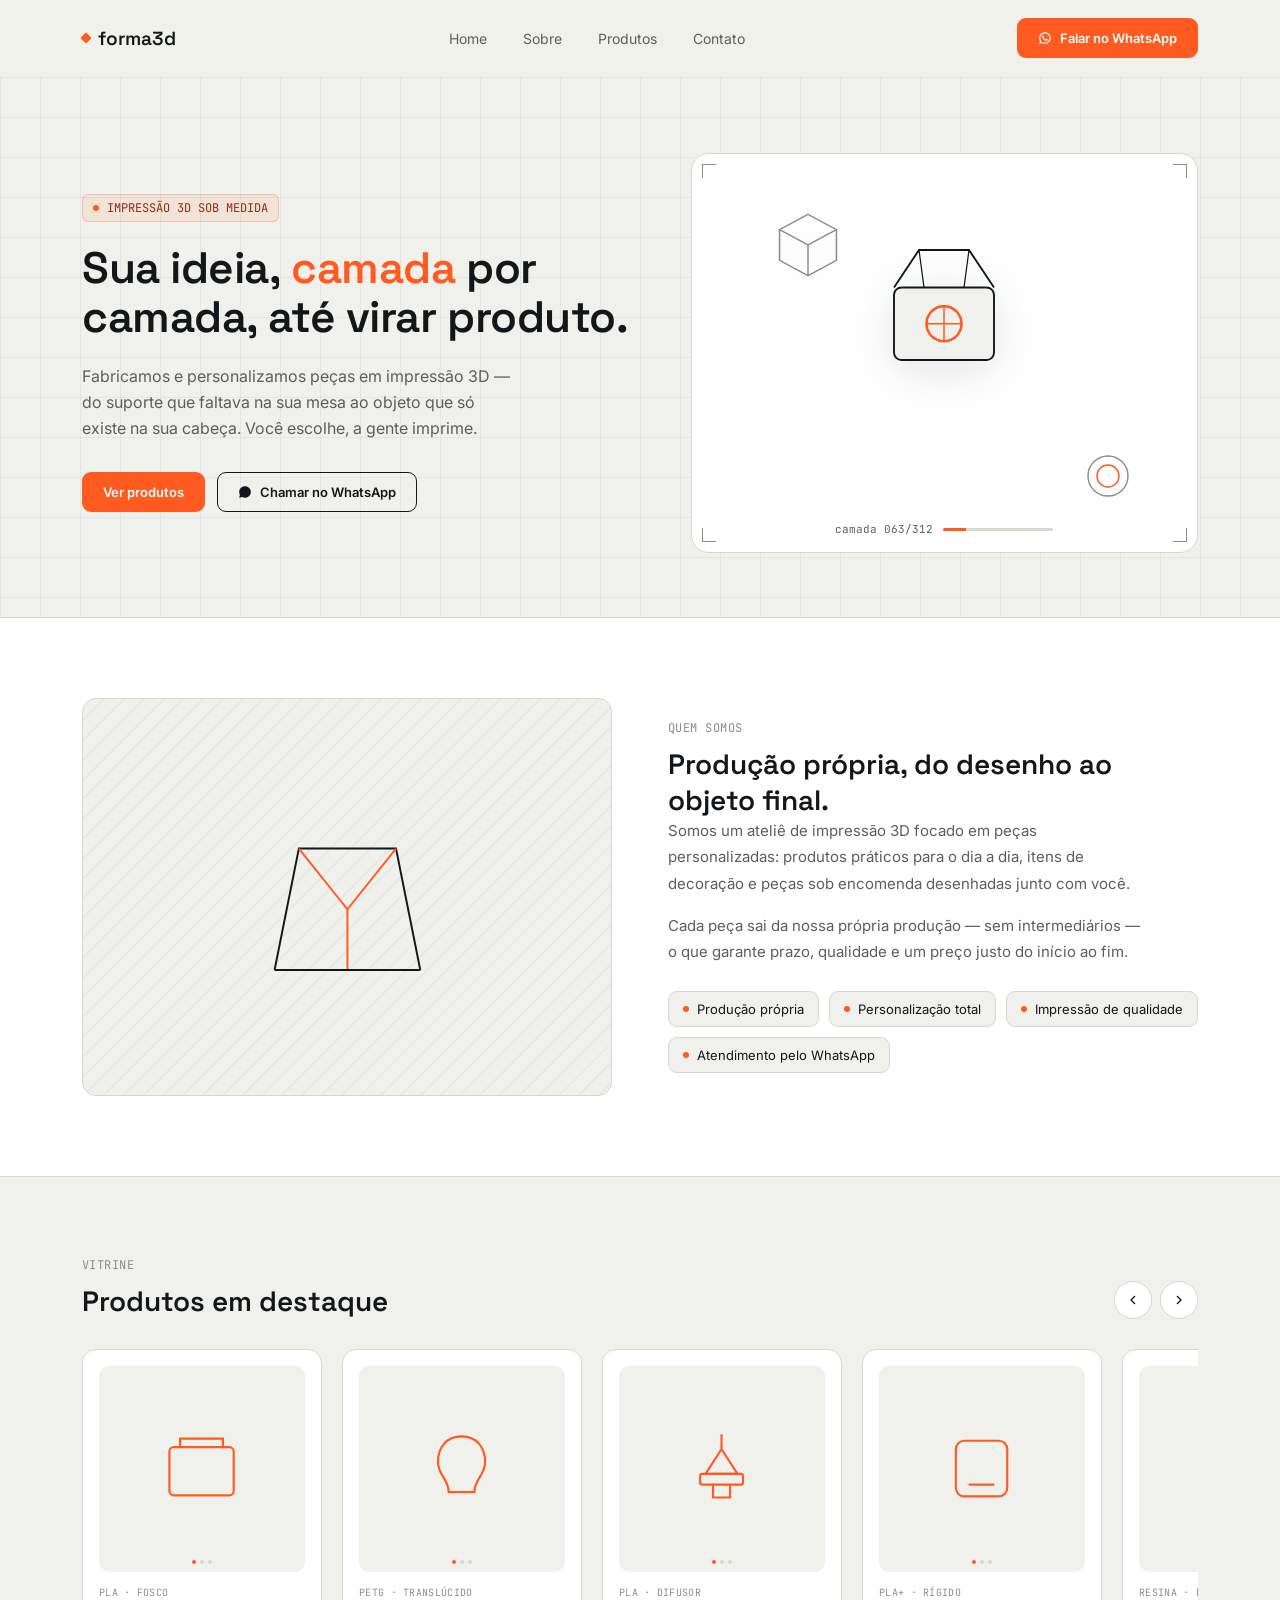
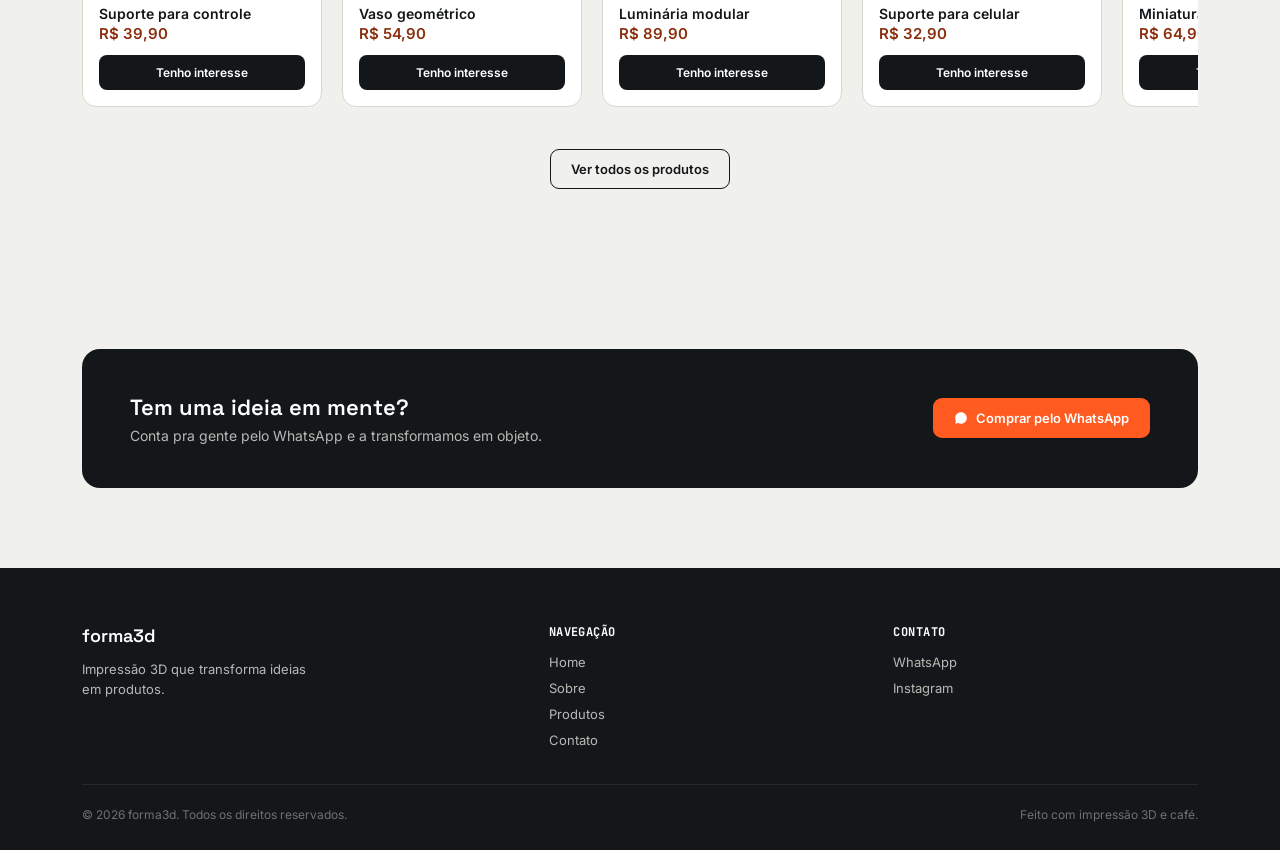
==== index.html @ 639440b4 "Primeiro commit" ====
<!DOCTYPE html>
<html lang="pt-BR">
<head>
<meta charset="UTF-8">
<meta name="viewport" content="width=device-width, initial-scale=1.0">
<title>Forma3D — Impressão 3D e produtos personalizados</title>
<link rel="stylesheet" href="CSS/style.css">

<link rel="preconnect" href="https://fonts.googleapis.com">
<link rel="preconnect" href="https://fonts.gstatic.com" crossorigin>
<link href="https://fonts.googleapis.com/css2?family=Space+Grotesk:wght@500;600&family=Inter:wght@400;500;600&family=JetBrains+Mono:wght@400;500&display=swap" rel="stylesheet">

</head>
<body>

<header id="site-header">
  <div class="wrap">
    <nav>
      <div class="logo display"><span class="dot"></span>forma3d</div>
      <div class="navlinks">
        <a href="#top">Home</a>
        <a href="#sobre">Sobre</a>
        <a href="#produtos">Produtos</a>
        <a href="#contato">Contato</a>
      </div>
      <a class="btn btn-accent" href="https://wa.me/5500000000000" target="_blank" rel="noopener">
        <svg width="14" height="14" viewBox="0 0 24 24" fill="currentColor"><path d="M12 2C6.48 2 2 6.48 2 12c0 1.85.5 3.58 1.35 5.07L2 22l5.1-1.33A9.94 9.94 0 0 0 12 22c5.52 0 10-4.48 10-10S17.52 2 12 2Zm0 18a7.9 7.9 0 0 1-4.05-1.11l-.29-.17-3.03.79.81-2.95-.19-.3A7.95 7.95 0 1 1 12 20Zm4.4-5.9c-.24-.12-1.43-.7-1.65-.78-.22-.08-.38-.12-.54.12-.16.24-.62.78-.76.94-.14.16-.28.18-.52.06-.24-.12-1.01-.37-1.92-1.18-.71-.63-1.19-1.42-1.33-1.66-.14-.24-.01-.37.11-.49.11-.11.24-.28.36-.42.12-.14.16-.24.24-.4.08-.16.04-.3-.02-.42-.06-.12-.54-1.3-.74-1.78-.19-.46-.39-.4-.54-.4-.14 0-.3-.02-.46-.02-.16 0-.42.06-.64.3-.22.24-.84.82-.84 2s.86 2.32.98 2.48c.12.16 1.7 2.6 4.12 3.64.58.25 1.03.4 1.38.51.58.18 1.11.16 1.53.1.47-.07 1.43-.58 1.63-1.15.2-.57.2-1.05.14-1.15-.06-.1-.22-.16-.46-.28Z"/></svg>
        Falar no WhatsApp
      </a>
    </nav>
  </div>
</header>

<section class="hero" id="top">
  <div class="wrap hero-inner">
    <div>
      <div class="eyebrow"><span class="blink"></span> IMPRESSÃO 3D SOB MEDIDA</div>
      <h1 class="hero-title display">Sua ideia, <span class="stroke">camada</span> por camada, até virar produto.</h1>
      <p class="hero-sub">Fabricamos e personalizamos peças em impressão 3D — do suporte que faltava na sua mesa ao objeto que só existe na sua cabeça. Você escolhe, a gente imprime.</p>
      <div class="hero-ctas">
        <a href="#produtos" class="btn btn-accent">Ver produtos</a>
        <a href="https://wa.me/5500000000000" target="_blank" rel="noopener" class="btn btn-outline">
          <svg width="14" height="14" viewBox="0 0 24 24" fill="currentColor"><path d="M12 2C6.48 2 2 6.48 2 12c0 1.85.5 3.58 1.35 5.07L2 22l5.1-1.33A9.94 9.94 0 0 0 12 22c5.52 0 10-4.48 10-10S17.52 2 12 2Z"/></svg>
          Chamar no WhatsApp
        </a>
      </div>
    </div>

    <div class="hero-visual">
      <div class="plate">
        <div class="corner tl"></div><div class="corner tr"></div>
        <div class="corner bl"></div><div class="corner br"></div>

        <div class="piece piece-a">
          <svg viewBox="0 0 64 64" fill="none"><path d="M32 4 58 18v28L32 60 6 46V18L32 4Z" stroke="#8B8F87" stroke-width="1.4"/><path d="M6 18 32 32l26-14M32 32v28" stroke="#8B8F87" stroke-width="1.4"/></svg>
        </div>

        <div class="piece piece-main">
          <svg viewBox="0 0 120 120" fill="none">
            <rect x="20" y="46" width="80" height="58" rx="6" fill="#F0F1EC" stroke="#14171A" stroke-width="1.5"/>
            <path d="M20 46 40 16h40l20 30" fill="none" stroke="#14171A" stroke-width="1.5"/>
            <path d="M40 16 44 46M80 16 76 46" stroke="#14171A" stroke-width="1"/>
            <circle cx="60" cy="75" r="14" fill="none" stroke="#FF5A1F" stroke-width="2"/>
            <path d="M60 61v28M46 75h28" stroke="#FF5A1F" stroke-width="1.2"/>
          </svg>
        </div>

        <div class="piece piece-b">
          <svg viewBox="0 0 56 56" fill="none"><circle cx="28" cy="28" r="20" stroke="#8B8F87" stroke-width="1.4"/><circle cx="28" cy="28" r="11" stroke="#FF5A1F" stroke-width="1.4"/></svg>
        </div>

        <div class="layer-status mono">
          <span id="layer-count">camada 000/312</span>
          <div class="layer-bar"><div class="layer-bar-fill" id="layer-fill"></div></div>
        </div>
      </div>
    </div>
  </div>
</section>

<section class="sobre" id="sobre">
  <div class="wrap sobre-grid">
    <div class="sobre-visual reveal">
      <svg viewBox="0 0 200 160" fill="none">
        <path d="M40 140 60 40h80l20 100" stroke="#14171A" stroke-width="1.6"/>
        <path d="M60 40 100 90l40-50M100 90v50" stroke="#FF5A1F" stroke-width="1.6"/>
        <path d="M40 140h120" stroke="#14171A" stroke-width="1.6"/>
      </svg>
    </div>
    <div class="reveal">
      <span class="section-tag mono">quem somos</span>
      <h2 class="section-title display">Produção própria, do desenho ao objeto final.</h2>
      <p>Somos um ateliê de impressão 3D focado em peças personalizadas: produtos práticos para o dia a dia, itens de decoração e peças sob encomenda desenhadas junto com você.</p>
      <p>Cada peça sai da nossa própria produção — sem intermediários — o que garante prazo, qualidade e um preço justo do início ao fim.</p>
      <div class="chips">
        <div class="chip"><span class="ic"></span>Produção própria</div>
        <div class="chip"><span class="ic"></span>Personalização total</div>
        <div class="chip"><span class="ic"></span>Impressão de qualidade</div>
        <div class="chip"><span class="ic"></span>Atendimento pelo WhatsApp</div>
      </div>
    </div>
  </div>
</section>

<section id="produtos">
  <div class="wrap">
    <div class="produtos-head-row reveal">
      <div>
        <span class="section-tag mono">vitrine</span>
        <h2 class="section-title display">Produtos em destaque</h2>
      </div>
      <div class="carousel-controls">
        <div class="cbtn" id="prevBtn" aria-label="Anterior" role="button" tabindex="0">
          <svg width="16" height="16" viewBox="0 0 24 24" fill="none" stroke="currentColor" stroke-width="2"><path d="M15 18l-6-6 6-6"/></svg>
        </div>
        <div class="cbtn" id="nextBtn" aria-label="Próximo" role="button" tabindex="0">
          <svg width="16" height="16" viewBox="0 0 24 24" fill="none" stroke="currentColor" stroke-width="2"><path d="M9 18l6-6-6-6"/></svg>
        </div>
      </div>
    </div>

    <div class="carousel reveal" id="carousel">

      <div class="card">
        <div class="card-img">
          <svg viewBox="0 0 100 100" fill="none"><rect x="20" y="30" width="60" height="45" rx="4" stroke="#FF5A1F" stroke-width="2"/><path d="M30 30v-8h40v8" stroke="#FF5A1F" stroke-width="2"/></svg>
          <div class="card-dots"><span></span><span></span><span></span></div>
        </div>
        <div class="card-mat mono">PLA · fosco</div>
        <div class="card-name">Suporte para controle</div>
        <div class="card-price">R$ 39,90</div>
        <a class="card-cta" href="https://wa.me/5500000000000" target="_blank" rel="noopener">Tenho interesse</a>
      </div>

      <div class="card">
        <div class="card-img">
          <svg viewBox="0 0 100 100" fill="none"><path d="M50 20c14 0 22 10 22 24 0 12-10 16-10 28H38c0-12-10-16-10-28 0-14 8-24 22-24Z" stroke="#FF5A1F" stroke-width="2"/></svg>
          <div class="card-dots"><span></span><span></span><span></span></div>
        </div>
        <div class="card-mat mono">PETG · translúcido</div>
        <div class="card-name">Vaso geométrico</div>
        <div class="card-price">R$ 54,90</div>
        <a class="card-cta" href="https://wa.me/5500000000000" target="_blank" rel="noopener">Tenho interesse</a>
      </div>

      <div class="card">
        <div class="card-img">
          <svg viewBox="0 0 100 100" fill="none"><path d="M50 18v14M35 55l15-23 15 23z" stroke="#FF5A1F" stroke-width="2"/><rect x="30" y="55" width="40" height="10" rx="2" stroke="#FF5A1F" stroke-width="2"/><path d="M42 65v12h16V65" stroke="#FF5A1F" stroke-width="2"/></svg>
          <div class="card-dots"><span></span><span></span><span></span></div>
        </div>
        <div class="card-mat mono">PLA · difusor</div>
        <div class="card-name">Luminária modular</div>
        <div class="card-price">R$ 89,90</div>
        <a class="card-cta" href="https://wa.me/5500000000000" target="_blank" rel="noopener">Tenho interesse</a>
      </div>

      <div class="card">
        <div class="card-img">
          <svg viewBox="0 0 100 100" fill="none"><rect x="26" y="24" width="48" height="52" rx="8" stroke="#FF5A1F" stroke-width="2"/><path d="M38 65h24" stroke="#FF5A1F" stroke-width="2"/></svg>
          <div class="card-dots"><span></span><span></span><span></span></div>
        </div>
        <div class="card-mat mono">PLA+ · rígido</div>
        <div class="card-name">Suporte para celular</div>
        <div class="card-price">R$ 32,90</div>
        <a class="card-cta" href="https://wa.me/5500000000000" target="_blank" rel="noopener">Tenho interesse</a>
      </div>

      <div class="card">
        <div class="card-img">
          <svg viewBox="0 0 100 100" fill="none"><circle cx="50" cy="42" r="16" stroke="#FF5A1F" stroke-width="2"/><path d="M30 78c2-14 10-20 20-20s18 6 20 20" stroke="#FF5A1F" stroke-width="2"/></svg>
          <div class="card-dots"><span></span><span></span><span></span></div>
        </div>
        <div class="card-mat mono">resina · detalhado</div>
        <div class="card-name">Miniatura personalizada</div>
        <div class="card-price">R$ 64,90</div>
        <a class="card-cta" href="https://wa.me/5500000000000" target="_blank" rel="noopener">Tenho interesse</a>
      </div>

    </div>

    <div class="ver-todos reveal">
      <a href="#" class="btn btn-outline">Ver todos os produtos</a>
    </div>
  </div>
</section>

<section id="contato">
  <div class="wrap">
    <div class="cta-strip reveal">
      <div>
        <h3>Tem uma ideia em mente?</h3>
        <p>Conta pra gente pelo WhatsApp e a transformamos em objeto.</p>
      </div>
      <a class="btn btn-accent" href="https://wa.me/5500000000000" target="_blank" rel="noopener">
        <svg width="14" height="14" viewBox="0 0 24 24" fill="currentColor"><path d="M12 2C6.48 2 2 6.48 2 12c0 1.85.5 3.58 1.35 5.07L2 22l5.1-1.33A9.94 9.94 0 0 0 12 22c5.52 0 10-4.48 10-10S17.52 2 12 2Z"/></svg>
        Comprar pelo WhatsApp
      </a>
    </div>
  </div>
</section>

<footer>
  <div class="wrap">
    <div class="footer-grid">
      <div>
        <div class="footer-logo display">forma3d</div>
        <p style="font-size:13px; max-width:240px; line-height:1.6;">Impressão 3D que transforma ideias em produtos.</p>
      </div>
      <div>
        <h4>Navegação</h4>
        <ul>
          <li><a href="#top">Home</a></li>
          <li><a href="#sobre">Sobre</a></li>
          <li><a href="#produtos">Produtos</a></li>
          <li><a href="#contato">Contato</a></li>
        </ul>
      </div>
      <div>
        <h4>Contato</h4>
        <ul>
          <li><a href="https://wa.me/5500000000000" target="_blank" rel="noopener">WhatsApp</a></li>
          <li><a href="#" target="_blank" rel="noopener">Instagram</a></li>
        </ul>
      </div>
    </div>
    <div class="foot-bottom">
      <span>© 2026 forma3d. Todos os direitos reservados.</span>
      <span>Feito com impressão 3D e café.</span>
    </div>
  </div>
</footer>

<script src="JS/index.js"></script>

</body>
</html>
---- CSS/style.css ----
:root{
    --bg:#F0F1EC;
    --bg-grid: rgba(20,23,26,0.05);
    --ink:#14171A;
    --ink-soft:#5B5F5A;
    --muted:#8B8F87;
    --line:#D7D8D0;
    --card:#FFFFFF;
    --accent:#FF5A1F;
    --accent-ink:#8A2E0E;
    --footer:#14171A;
    --radius:14px;
    --maxw:1180px;
  }
  *{box-sizing:border-box; margin:0; padding:0;}
  html{scroll-behavior:smooth;}
  body{
    background:var(--bg);
    color:var(--ink);
    font-family:'Inter', sans-serif;
    -webkit-font-smoothing:antialiased;
  }
  img,svg{display:block; max-width:100%;}
  a{color:inherit; text-decoration:none;}
  .wrap{max-width:var(--maxw); margin:0 auto; padding:0 32px;}
  .mono{font-family:'JetBrains Mono', monospace;}
  .display{font-family:'Space Grotesk', sans-serif; font-weight:600;}

  /* ---------- NAVBAR ---------- */
  header{
    position:sticky; top:0; z-index:50;
    background:rgba(240,241,236,0.85);
    backdrop-filter:blur(10px);
    border-bottom:1px solid transparent;
    transition:border-color .3s ease, box-shadow .3s ease;
  }
  header.scrolled{ border-color:var(--line); box-shadow:0 1px 0 rgba(0,0,0,0.02); }
  nav{
    display:flex; align-items:center; justify-content:space-between;
    padding:18px 0;
  }
  .logo{ display:flex; align-items:center; gap:8px; font-size:19px; }
  .logo .dot{ width:8px; height:8px; background:var(--accent); border-radius:1px; transform:rotate(45deg); }
  .navlinks{ display:flex; gap:36px; font-size:14px; color:var(--ink-soft); }
  .navlinks a{ position:relative; transition:color .2s ease; }
  .navlinks a:hover{ color:var(--ink); }
  .navlinks a::after{
    content:''; position:absolute; left:0; bottom:-4px; height:1px; width:0;
    background:var(--accent); transition:width .2s ease;
  }
  .navlinks a:hover::after{ width:100%; }
  .btn{
    display:inline-flex; align-items:center; gap:8px;
    font-size:13px; font-weight:600; padding:11px 20px;
    border-radius:9px; cursor:pointer; border:1px solid transparent;
    transition:transform .15s ease, box-shadow .15s ease, background .2s ease;
    white-space:nowrap;
  }
  .btn:active{ transform:scale(0.97); }
  .btn-accent{ background:var(--accent); color:#fff; }
  .btn-accent:hover{ box-shadow:0 6px 20px rgba(255,90,31,0.35); }
  .btn-outline{ border-color:var(--ink); color:var(--ink); }
  .btn-outline:hover{ background:var(--ink); color:#fff; }
  .btn-ghost{ border-color:var(--line); color:var(--ink); background:var(--card); }
  .btn-ghost:hover{ border-color:var(--ink); }
  .navlinks-mobile-btn{ display:none; }

  /* ---------- HERO ---------- */
  .hero{
    position:relative; overflow:hidden;
    padding:76px 0 64px;
    background-image:
      linear-gradient(var(--bg-grid) 1px, transparent 1px),
      linear-gradient(90deg, var(--bg-grid) 1px, transparent 1px);
    background-size:40px 40px;
  }
  .hero-inner{ display:grid; grid-template-columns:1.05fr 0.95fr; gap:48px; align-items:center; }
  .eyebrow{
    display:inline-flex; align-items:center; gap:8px;
    font-family:'JetBrains Mono', monospace; font-size:12px; color:var(--accent-ink);
    background:rgba(255,90,31,0.09); border:1px solid rgba(255,90,31,0.25);
    padding:5px 10px; border-radius:6px; margin-bottom:22px;
  }
  .eyebrow .blink{ width:6px; height:6px; background:var(--accent); border-radius:50%; animation:blink 1.6s infinite; }
  @keyframes blink{ 0%,100%{opacity:1;} 50%{opacity:.25;} }
  h1.hero-title{ font-size:44px; line-height:1.12; letter-spacing:-0.01em; }
  h1.hero-title .stroke{ color:var(--accent); }
  .hero-sub{ font-size:16px; color:var(--ink-soft); line-height:1.65; margin:20px 0 30px; max-width:440px; }
  .hero-ctas{ display:flex; gap:12px; flex-wrap:wrap; }

  .hero-visual{ position:relative; height:400px; }
  .plate{
    position:absolute; inset:0;
    border:1px solid var(--line); border-radius:18px;
    background:var(--card);
  }
  .ticks{ position:absolute; inset:0; }
  .ticks span{ position:absolute; font-family:'JetBrains Mono', monospace; font-size:10px; color:var(--muted); }
  .corner{ position:absolute; width:14px; height:14px; }
  .corner.tl{ top:10px; left:10px; border-top:1px solid var(--muted); border-left:1px solid var(--muted); }
  .corner.tr{ top:10px; right:10px; border-top:1px solid var(--muted); border-right:1px solid var(--muted); }
  .corner.bl{ bottom:10px; left:10px; border-bottom:1px solid var(--muted); border-left:1px solid var(--muted); }
  .corner.br{ bottom:10px; right:10px; border-bottom:1px solid var(--muted); border-right:1px solid var(--muted); }
  .layer-status{
    position:absolute; bottom:16px; left:50%; transform:translateX(-50%);
    font-family:'JetBrains Mono', monospace; font-size:11px; color:var(--ink-soft);
    display:flex; align-items:center; gap:10px;
  }
  .layer-bar{ width:110px; height:3px; background:var(--line); border-radius:2px; overflow:hidden; }
  .layer-bar-fill{ height:100%; width:0%; background:var(--accent); transition:width .4s linear; }

  .piece{ position:absolute; filter:drop-shadow(0 10px 24px rgba(20,23,26,0.12)); }
  .piece-main{ width:150px; height:150px; top:38%; left:50%; transform:translate(-50%,-50%); z-index:3; }
  .piece-a{ width:70px; height:70px; top:14%; left:16%; z-index:2; animation:float 5s ease-in-out infinite; }
  .piece-b{ width:56px; height:56px; bottom:12%; right:12%; z-index:2; animation:float 6s ease-in-out infinite 0.4s; }
  @keyframes float{ 0%,100%{ transform:translateY(0);} 50%{ transform:translateY(-8px);} }

  /* ---------- SECTION SHARED ---------- */
  section{ padding:80px 0; }
  .section-head{ display:flex; align-items:flex-end; justify-content:space-between; margin-bottom:36px; gap:24px; flex-wrap:wrap; }
  .section-tag{ font-family:'JetBrains Mono', monospace; font-size:12px; color:var(--muted); letter-spacing:.04em; text-transform:uppercase; margin-bottom:10px; display:block; }
  h2.section-title{ font-size:28px; }

  /* ---------- SOBRE ---------- */
  .sobre{ background:var(--card); border-top:1px solid var(--line); border-bottom:1px solid var(--line); }
  .sobre-grid{ display:grid; grid-template-columns:1fr 1fr; gap:56px; align-items:center; }
  .sobre p{ font-size:15px; line-height:1.75; color:var(--ink-soft); margin-bottom:16px; max-width:480px; }
  .chips{ display:flex; flex-wrap:wrap; gap:10px; margin-top:26px; }
  .chip{
    display:flex; align-items:center; gap:8px; font-size:13px;
    border:1px solid var(--line); border-radius:9px; padding:9px 14px; background:var(--bg);
  }
  .chip .ic{ width:6px; height:6px; background:var(--accent); border-radius:50%; }
  .sobre-visual{
    aspect-ratio:4/3; border-radius:var(--radius); border:1px solid var(--line);
    background:
      repeating-linear-gradient(135deg, rgba(20,23,26,0.035) 0 2px, transparent 2px 14px),
      var(--bg);
    display:flex; align-items:center; justify-content:center; position:relative;
  }
  .sobre-visual svg{ width:46%; }

  /* ---------- PRODUTOS ---------- */
  .produtos-head-row{ display:flex; justify-content:space-between; align-items:flex-end; margin-bottom:30px; }
  .carousel-controls{ display:flex; gap:8px; }
  .cbtn{
    width:38px; height:38px; border-radius:50%; border:1px solid var(--line);
    background:var(--card); display:flex; align-items:center; justify-content:center;
    cursor:pointer; transition:border-color .2s ease, transform .15s ease;
  }
  .cbtn:hover{ border-color:var(--ink); }
  .cbtn:active{ transform:scale(0.93); }
  .carousel{
    display:flex; gap:20px; overflow-x:auto; scroll-snap-type:x mandatory;
    padding-bottom:8px; -ms-overflow-style:none; scrollbar-width:none;
  }
  .carousel::-webkit-scrollbar{ display:none; }
  .card{
    scroll-snap-align:start; flex:0 0 240px;
    background:var(--card); border:1px solid var(--line); border-radius:var(--radius);
    padding:16px; transition:transform .25s ease, box-shadow .25s ease, border-color .25s ease;
  }
  .card:hover{ transform:translateY(-5px); box-shadow:0 16px 32px rgba(20,23,26,0.08); border-color:var(--line); }
  .card-img{
    aspect-ratio:1/1; border-radius:10px; background:var(--bg);
    display:flex; align-items:center; justify-content:center; margin-bottom:14px; position:relative; overflow:hidden;
  }
  .card-img svg{ width:52%; transition:transform .35s ease; }
  .card:hover .card-img svg{ transform:scale(1.08) rotate(-2deg); }
  .card-dots{ position:absolute; bottom:8px; left:50%; transform:translateX(-50%); display:flex; gap:4px; }
  .card-dots span{ width:4px; height:4px; border-radius:50%; background:var(--line); }
  .card-dots span:first-child{ background:var(--accent); }
  .card-mat{ font-family:'JetBrains Mono', monospace; font-size:10px; color:var(--muted); text-transform:uppercase; letter-spacing:.03em; }
  .card-name{ font-size:14px; font-weight:600; margin:6px 0 2px; }
  .card-price{ font-size:15px; font-weight:600; color:var(--accent-ink); margin-bottom:12px; }
  .card-cta{
    display:flex; align-items:center; justify-content:center; gap:6px;
    font-size:12px; font-weight:600; padding:10px; border-radius:8px;
    background:var(--ink); color:#fff; cursor:pointer; transition:background .2s ease;
  }
  .card-cta:hover{ background:var(--accent); }

  .ver-todos{ text-align:center; margin-top:34px; }

  /* ---------- CTA STRIP ---------- */
  .cta-strip{
    background:var(--ink); color:#fff; border-radius:18px; padding:44px 48px;
    display:flex; align-items:center; justify-content:space-between; gap:24px; flex-wrap:wrap;
  }
  .cta-strip h3{ font-family:'Space Grotesk', sans-serif; font-weight:600; font-size:22px; margin-bottom:6px; }
  .cta-strip p{ color:#B7B9B4; font-size:14px; }

  /* ---------- FOOTER ---------- */
  footer{ background:var(--footer); color:#B7B9B4; padding:56px 0 28px; }
  .footer-grid{ display:grid; grid-template-columns:1.4fr 1fr 1fr; gap:40px; padding-bottom:36px; border-bottom:1px solid rgba(255,255,255,0.08); }
  .footer-logo{ color:#fff; font-size:18px; margin-bottom:12px; }
  .footer-grid h4{ color:#fff; font-size:12px; font-family:'JetBrains Mono', monospace; text-transform:uppercase; letter-spacing:.04em; margin-bottom:14px; }
  .footer-grid ul{ list-style:none; display:flex; flex-direction:column; gap:10px; font-size:13px; }
  .footer-grid ul a:hover{ color:#fff; }
  .foot-bottom{ display:flex; justify-content:space-between; padding-top:22px; font-size:12px; color:#6E716C; flex-wrap:wrap; gap:8px; }

  /* ---------- REVEAL ---------- */
  .reveal{ opacity:0; transform:translateY(18px); transition:opacity .6s ease, transform .6s ease; }
  .reveal.in{ opacity:1; transform:translateY(0); }

  @media (prefers-reduced-motion: reduce){
    *{ animation:none !important; transition:none !important; scroll-behavior:auto !important; }
  }

  /* ---------- MOBILE ---------- */
  @media (max-width: 880px){
    .wrap{ padding:0 20px; }
    .navlinks{ display:none; }
    .navlinks-mobile-btn{ display:flex; }
    .hero-inner{ grid-template-columns:1fr; }
    .hero-visual{ height:260px; order:-1; }
    h1.hero-title{ font-size:32px; }
    .sobre-grid{ grid-template-columns:1fr; gap:32px; }
    .sobre-visual{ order:-1; aspect-ratio:16/9; }
    .footer-grid{ grid-template-columns:1fr; gap:26px; }
    .cta-strip{ flex-direction:column; align-items:flex-start; }
    .card{ flex-basis:200px; }
  }
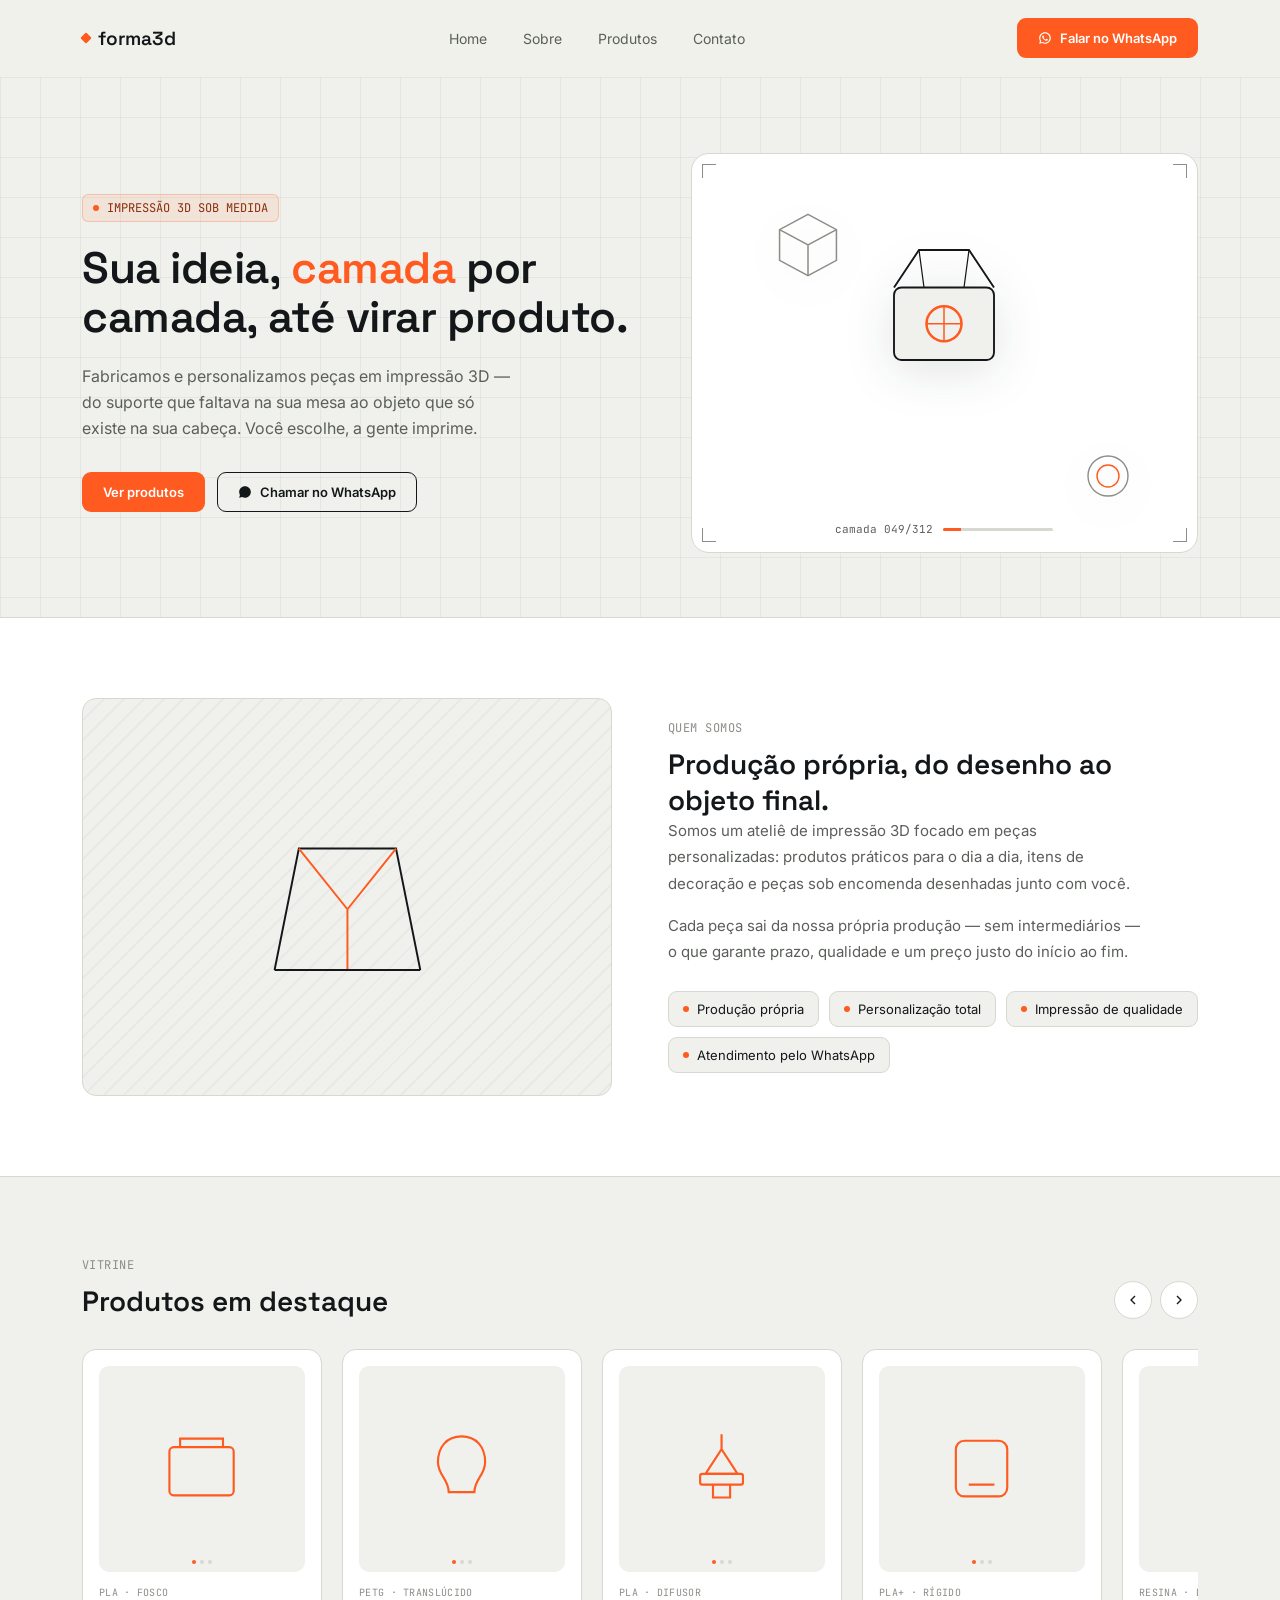
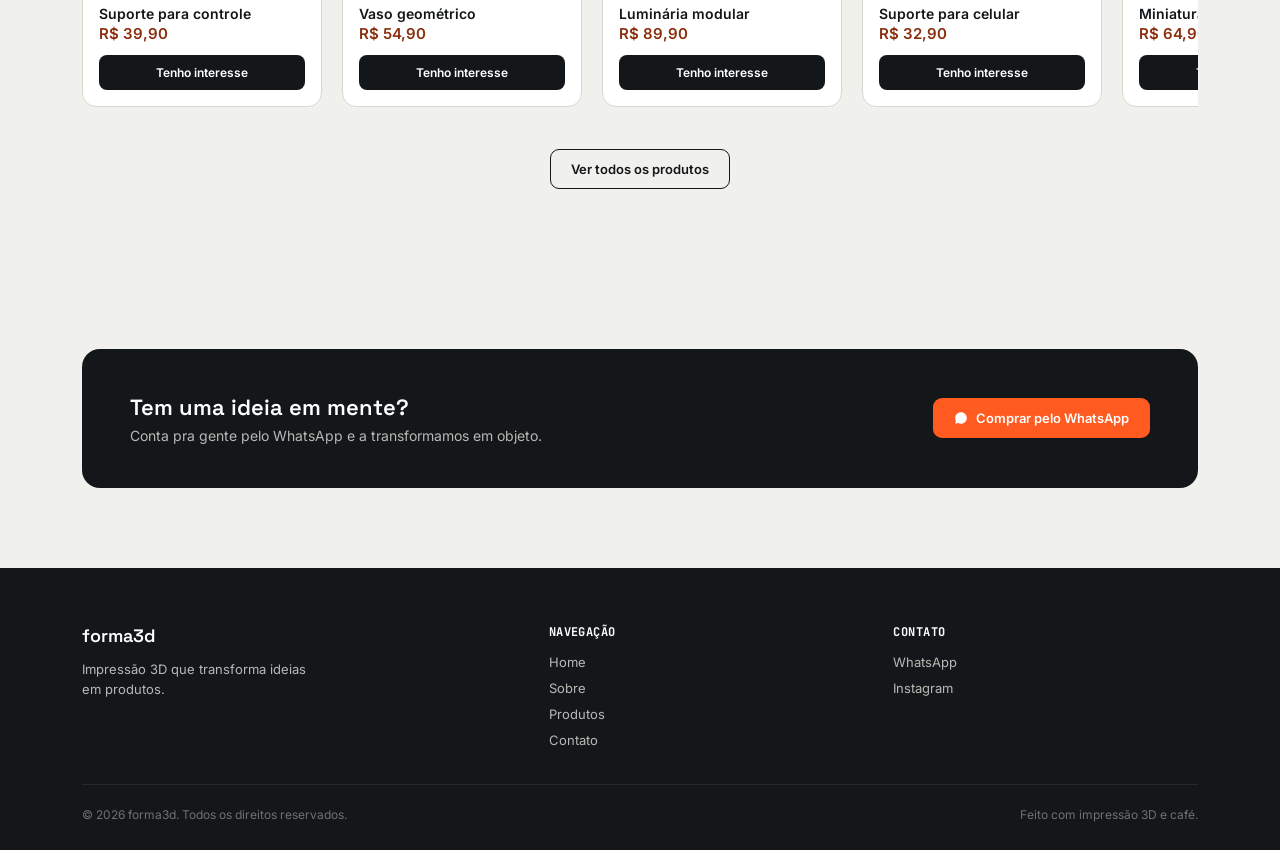
==== commit f87c81cc: "Adicionando Página de Produtos" ====
--- a/index.html
+++ b/index.html
@@ -179,7 +179,7 @@
     </div>
 
     <div class="ver-todos reveal">
-      <a href="#" class="btn btn-outline">Ver todos os produtos</a>
+      <a href="produtos.html" class="btn btn-outline">Ver todos os produtos</a>
     </div>
   </div>
 </section>
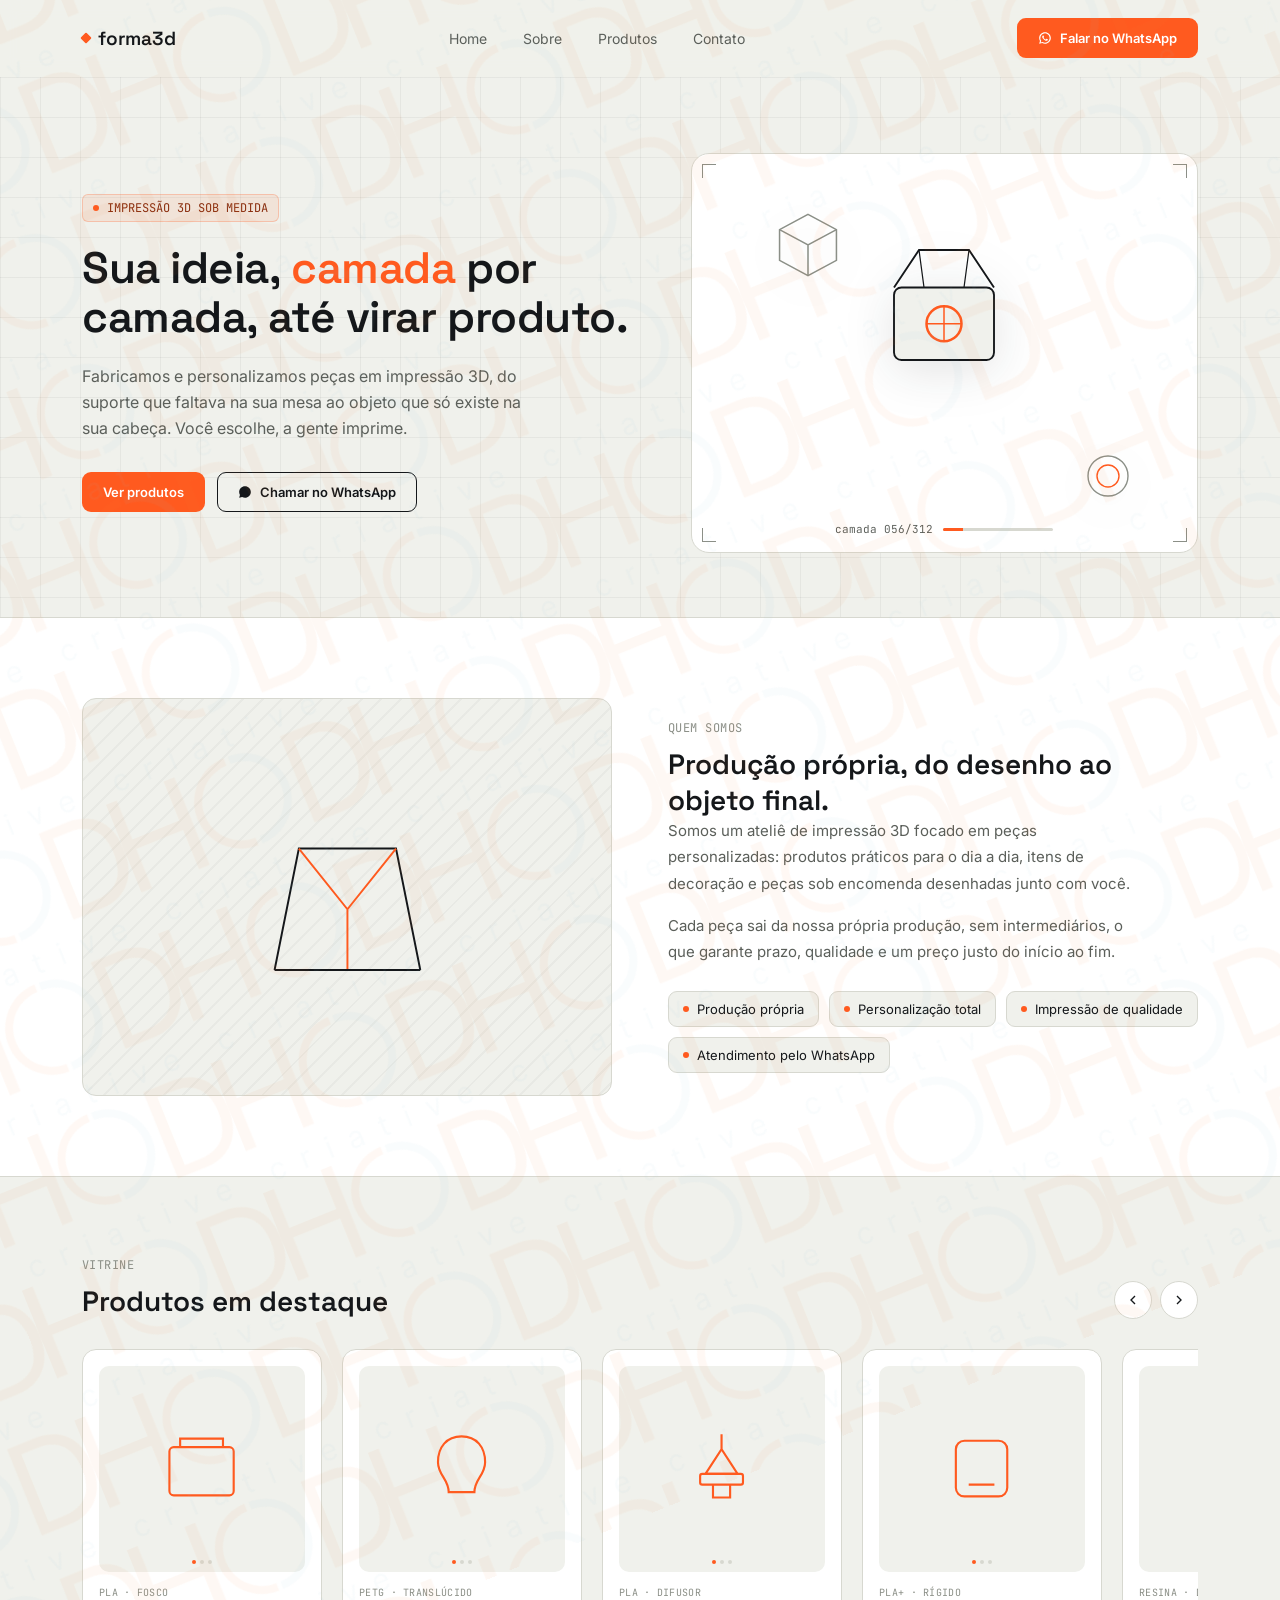
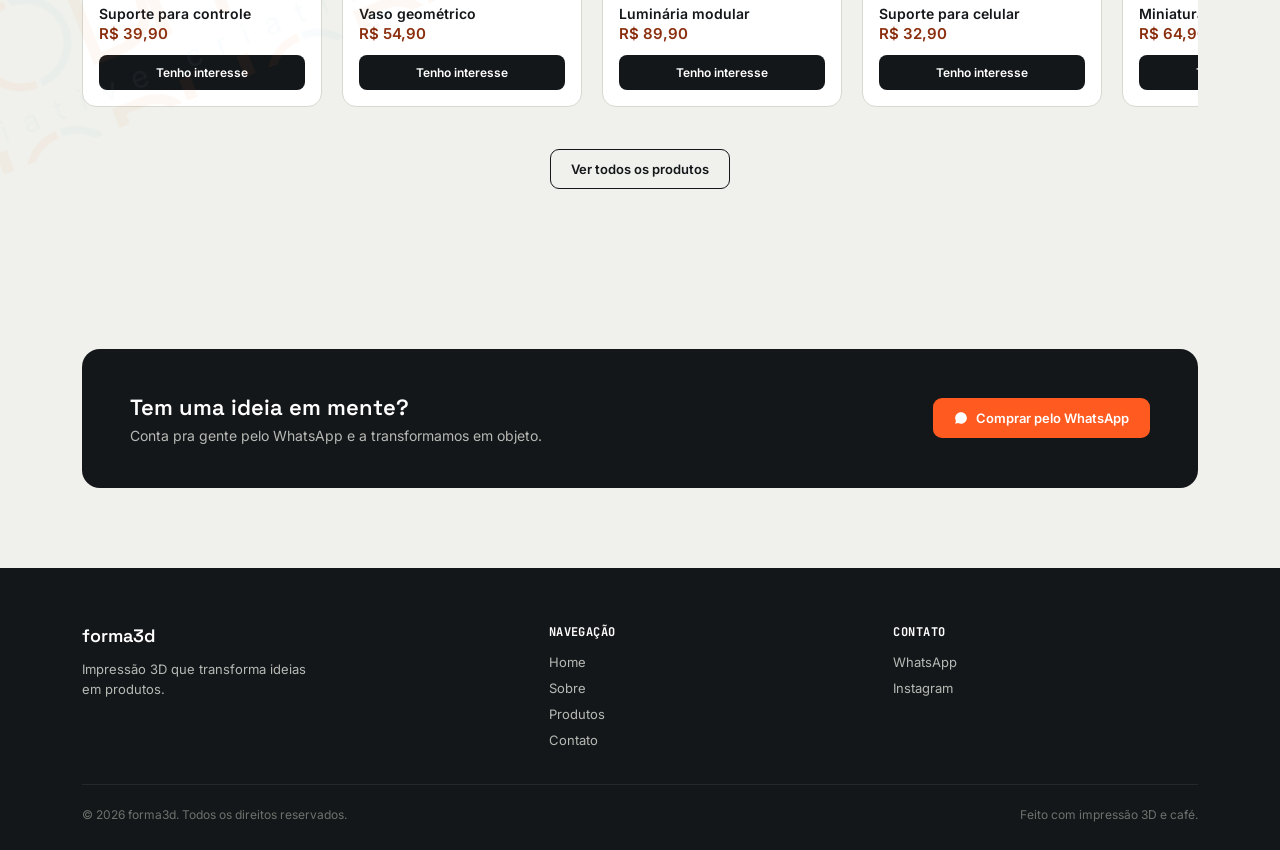
==== commit 4e66d4de: "Adicionando marca d'água e novas animações na pág produtos" ====
--- a/index.html
+++ b/index.html
@@ -3,8 +3,9 @@
 <head>
 <meta charset="UTF-8">
 <meta name="viewport" content="width=device-width, initial-scale=1.0">
-<title>Forma3D — Impressão 3D e produtos personalizados</title>
+<title>Forma3D Impressão 3D e produtos personalizados</title>
 <link rel="stylesheet" href="CSS/style.css">
+<link rel="stylesheet" href="CSS/watermark.css">
 
 <link rel="preconnect" href="https://fonts.googleapis.com">
 <link rel="preconnect" href="https://fonts.gstatic.com" crossorigin>
@@ -12,6 +13,8 @@
 
 </head>
 <body>
+
+<div class="watermark-overlay" aria-hidden="true"></div>
 
 <header id="site-header">
   <div class="wrap">
@@ -36,7 +39,7 @@
     <div>
       <div class="eyebrow"><span class="blink"></span> IMPRESSÃO 3D SOB MEDIDA</div>
       <h1 class="hero-title display">Sua ideia, <span class="stroke">camada</span> por camada, até virar produto.</h1>
-      <p class="hero-sub">Fabricamos e personalizamos peças em impressão 3D — do suporte que faltava na sua mesa ao objeto que só existe na sua cabeça. Você escolhe, a gente imprime.</p>
+      <p class="hero-sub">Fabricamos e personalizamos peças em impressão 3D, do suporte que faltava na sua mesa ao objeto que só existe na sua cabeça. Você escolhe, a gente imprime.</p>
       <div class="hero-ctas">
         <a href="#produtos" class="btn btn-accent">Ver produtos</a>
         <a href="https://wa.me/5500000000000" target="_blank" rel="noopener" class="btn btn-outline">
@@ -91,7 +94,7 @@
       <span class="section-tag mono">quem somos</span>
       <h2 class="section-title display">Produção própria, do desenho ao objeto final.</h2>
       <p>Somos um ateliê de impressão 3D focado em peças personalizadas: produtos práticos para o dia a dia, itens de decoração e peças sob encomenda desenhadas junto com você.</p>
-      <p>Cada peça sai da nossa própria produção — sem intermediários — o que garante prazo, qualidade e um preço justo do início ao fim.</p>
+      <p>Cada peça sai da nossa própria produção, sem intermediários, o que garante prazo, qualidade e um preço justo do início ao fim.</p>
       <div class="chips">
         <div class="chip"><span class="ic"></span>Produção própria</div>
         <div class="chip"><span class="ic"></span>Personalização total</div>
--- a/CSS/style.css
+++ b/CSS/style.css
@@ -110,98 +110,298 @@
   .layer-bar-fill{ height:100%; width:0%; background:var(--accent); transition:width .4s linear; }
 
   .piece{ position:absolute; filter:drop-shadow(0 10px 24px rgba(20,23,26,0.12)); }
+  
   .piece-main{ width:150px; height:150px; top:38%; left:50%; transform:translate(-50%,-50%); z-index:3; }
+  
   .piece-a{ width:70px; height:70px; top:14%; left:16%; z-index:2; animation:float 5s ease-in-out infinite; }
+  
   .piece-b{ width:56px; height:56px; bottom:12%; right:12%; z-index:2; animation:float 6s ease-in-out infinite 0.4s; }
+  
   @keyframes float{ 0%,100%{ transform:translateY(0);} 50%{ transform:translateY(-8px);} }
 
   /* ---------- SECTION SHARED ---------- */
   section{ padding:80px 0; }
+  
   .section-head{ display:flex; align-items:flex-end; justify-content:space-between; margin-bottom:36px; gap:24px; flex-wrap:wrap; }
+  
   .section-tag{ font-family:'JetBrains Mono', monospace; font-size:12px; color:var(--muted); letter-spacing:.04em; text-transform:uppercase; margin-bottom:10px; display:block; }
+  
   h2.section-title{ font-size:28px; }
 
   /* ---------- SOBRE ---------- */
   .sobre{ background:var(--card); border-top:1px solid var(--line); border-bottom:1px solid var(--line); }
+  
   .sobre-grid{ display:grid; grid-template-columns:1fr 1fr; gap:56px; align-items:center; }
+  
   .sobre p{ font-size:15px; line-height:1.75; color:var(--ink-soft); margin-bottom:16px; max-width:480px; }
+  
   .chips{ display:flex; flex-wrap:wrap; gap:10px; margin-top:26px; }
+  
   .chip{
     display:flex; align-items:center; gap:8px; font-size:13px;
     border:1px solid var(--line); border-radius:9px; padding:9px 14px; background:var(--bg);
   }
-  .chip .ic{ width:6px; height:6px; background:var(--accent); border-radius:50%; }
-  .sobre-visual{
-    aspect-ratio:4/3; border-radius:var(--radius); border:1px solid var(--line);
+  
+  .chip .ic {
+    width:6px;
+    height:6px;
+    background:var(--accent); border-radius:50%; }
+  
+  .sobre-visual {
+    aspect-ratio: 4/3;
+    border-radius: var(--radius);
+    border:  1px solid var(--line);
     background:
       repeating-linear-gradient(135deg, rgba(20,23,26,0.035) 0 2px, transparent 2px 14px),
       var(--bg);
-    display:flex; align-items:center; justify-content:center; position:relative;
-  }
-  .sobre-visual svg{ width:46%; }
+    display: flex;
+    align-items: center;
+    justify-content: center;
+    position: relative;
+  }
+
+  .sobre-visual svg {
+    width: 46%;
+  }
 
   /* ---------- PRODUTOS ---------- */
-  .produtos-head-row{ display:flex; justify-content:space-between; align-items:flex-end; margin-bottom:30px; }
-  .carousel-controls{ display:flex; gap:8px; }
-  .cbtn{
-    width:38px; height:38px; border-radius:50%; border:1px solid var(--line);
-    background:var(--card); display:flex; align-items:center; justify-content:center;
-    cursor:pointer; transition:border-color .2s ease, transform .15s ease;
-  }
-  .cbtn:hover{ border-color:var(--ink); }
-  .cbtn:active{ transform:scale(0.93); }
-  .carousel{
-    display:flex; gap:20px; overflow-x:auto; scroll-snap-type:x mandatory;
-    padding-bottom:8px; -ms-overflow-style:none; scrollbar-width:none;
-  }
-  .carousel::-webkit-scrollbar{ display:none; }
-  .card{
-    scroll-snap-align:start; flex:0 0 240px;
-    background:var(--card); border:1px solid var(--line); border-radius:var(--radius);
-    padding:16px; transition:transform .25s ease, box-shadow .25s ease, border-color .25s ease;
-  }
-  .card:hover{ transform:translateY(-5px); box-shadow:0 16px 32px rgba(20,23,26,0.08); border-color:var(--line); }
-  .card-img{
-    aspect-ratio:1/1; border-radius:10px; background:var(--bg);
-    display:flex; align-items:center; justify-content:center; margin-bottom:14px; position:relative; overflow:hidden;
-  }
-  .card-img svg{ width:52%; transition:transform .35s ease; }
-  .card:hover .card-img svg{ transform:scale(1.08) rotate(-2deg); }
-  .card-dots{ position:absolute; bottom:8px; left:50%; transform:translateX(-50%); display:flex; gap:4px; }
-  .card-dots span{ width:4px; height:4px; border-radius:50%; background:var(--line); }
-  .card-dots span:first-child{ background:var(--accent); }
-  .card-mat{ font-family:'JetBrains Mono', monospace; font-size:10px; color:var(--muted); text-transform:uppercase; letter-spacing:.03em; }
-  .card-name{ font-size:14px; font-weight:600; margin:6px 0 2px; }
-  .card-price{ font-size:15px; font-weight:600; color:var(--accent-ink); margin-bottom:12px; }
-  .card-cta{
-    display:flex; align-items:center; justify-content:center; gap:6px;
-    font-size:12px; font-weight:600; padding:10px; border-radius:8px;
-    background:var(--ink); color:#fff; cursor:pointer; transition:background .2s ease;
-  }
-  .card-cta:hover{ background:var(--accent); }
-
-  .ver-todos{ text-align:center; margin-top:34px; }
+  .produtos-head-row {
+    display: flex;
+    justify-content: space-between;
+    align-items: flex-end;
+    margin-bottom: 30px;
+  }
+  
+  .carousel-controls {
+    display: flex;
+    gap: 8px;
+  }
+  
+  .cbtn {
+    width: 38px;
+    height: 38px;
+    border-radius: 50%;
+    border: 1px solid var(--line);
+    background: var(--card);
+    display: flex;
+    align-items: center; 
+    justify-content: center;
+    cursor: pointer;
+    transition: border-color .2s ease, transform .15s ease;
+  }
+  
+  .cbtn:hover {
+    border-color: var(--ink);
+  }
+  
+  .cbtn:active {
+    transform: scale(0.93);
+  }
+  
+  .carousel  {
+    display:flex;
+    gap: 20px;
+    overflow-x: auto;
+    scroll-snap-type: x mandatory;
+    padding-bottom:8px;
+    -ms-overflow-style: none;
+    scrollbar-width: none;
+  }
+  
+  .carousel::-webkit-scrollbar {
+    display: none;
+  }
+  
+  .card {
+    scroll-snap-align: start;
+    flex: 0 0 240px;
+    background: var(--card);
+    border: 1px solid var(--line);
+    border-radius: var(--radius);
+    padding: 16px;
+    transition: transform .25s ease, box-shadow .25s ease, border-color .25s ease;
+  }
+  
+  .card:hover {
+    transform: translateY(-5px);
+    box-shadow: 0 16px 32px rgba(20,23,26,0.08);
+    border-color: var(--line);
+  }
+  
+  .card-img {
+    aspect-ratio: 1/1;
+    border-radius: 10px;
+    background: var(--bg);
+    display: flex;
+    align-items: center;
+    justify-content: center;
+    margin-bottom:14px;
+    position: relative;
+    overflow: hidden;
+  }
+  
+  .card-img svg {
+    width: 52%;
+    transition: transform .35s ease;
+  }
+  
+  .card:hover .card-img svg {
+    transform: scale(1.08) rotate(-2deg);
+  }
+  
+  .card-dots {
+    position: absolute;
+    bottom: 8px;
+    left: 50%;
+    transform: translateX(-50%);
+    display: flex;
+    gap: 4px;
+  }
+  
+  .card-dots span {
+    width: 4px;
+    height: 4px;
+    border-radius: 50%;
+    background: var(--line);
+  }
+  
+  .card-dots span:first-child {
+    background: var(--accent);
+  }
+  
+  .card-mat {
+    font-family: 'JetBrains Mono', monospace;
+    font-size: 10px;
+    color: var(--muted);
+    text-transform: uppercase;
+    letter-spacing: .03em;
+  }
+  
+  .card-name {
+    font-size: 14px;
+    font-weight: 600;
+    margin: 6px 0 2px;
+  }
+  
+  .card-price {
+    font-size: 15px;
+    font-weight: 600;
+    color: var(--accent-ink);
+    margin-bottom: 12px;
+  }
+  
+  .card-cta {
+    display: flex;
+    align-items: center;
+    justify-content: center;
+    gap: 6px;
+    font-size: 12px;
+    font-weight: 600;
+    padding: 10px;
+    border-radius: 8px;
+    background: var(--ink);
+    color: #fff;
+    cursor: pointer;
+    transition: background .2s ease;
+  }
+
+  .card-cta:hover {
+    background: var(--accent);
+  }
+
+  .ver-todos {
+    text-align: center;
+    margin-top: 34px;
+  }
 
   /* ---------- CTA STRIP ---------- */
-  .cta-strip{
-    background:var(--ink); color:#fff; border-radius:18px; padding:44px 48px;
-    display:flex; align-items:center; justify-content:space-between; gap:24px; flex-wrap:wrap;
-  }
-  .cta-strip h3{ font-family:'Space Grotesk', sans-serif; font-weight:600; font-size:22px; margin-bottom:6px; }
-  .cta-strip p{ color:#B7B9B4; font-size:14px; }
+  .cta-strip {
+    background: var(--ink);
+    color: #fff;
+    border-radius: 18px;
+    padding: 44px 48px;
+    display: flex;
+    align-items: center;
+    justify-content: space-between;
+    gap: 24px;
+    flex-wrap: wrap;
+  }
+
+  .cta-strip h3 {
+    font-family: 'Space Grotesk', sans-serif;
+    font-weight: 600;
+    font-size: 22px;
+    margin-bottom: 6px;
+  }
+  
+  .cta-strip p {
+    color: #B7B9B4;
+    font-size: 14px;
+  }
 
   /* ---------- FOOTER ---------- */
-  footer{ background:var(--footer); color:#B7B9B4; padding:56px 0 28px; }
-  .footer-grid{ display:grid; grid-template-columns:1.4fr 1fr 1fr; gap:40px; padding-bottom:36px; border-bottom:1px solid rgba(255,255,255,0.08); }
-  .footer-logo{ color:#fff; font-size:18px; margin-bottom:12px; }
-  .footer-grid h4{ color:#fff; font-size:12px; font-family:'JetBrains Mono', monospace; text-transform:uppercase; letter-spacing:.04em; margin-bottom:14px; }
-  .footer-grid ul{ list-style:none; display:flex; flex-direction:column; gap:10px; font-size:13px; }
-  .footer-grid ul a:hover{ color:#fff; }
-  .foot-bottom{ display:flex; justify-content:space-between; padding-top:22px; font-size:12px; color:#6E716C; flex-wrap:wrap; gap:8px; }
+  footer {
+    background: var(--footer);
+    color: #B7B9B4;
+    padding: 56px 0 28px;
+  }
+  
+  .footer-grid {
+    display: grid;
+    grid-template-columns: 1.4fr 1fr 1fr;
+    gap: 40px;
+    padding-bottom: 36px;
+    border-bottom: 1px solid rgba(255,255,255,0.08);
+  }
+  
+  .footer-logo {
+    color: #fff;
+    font-size: 18px;
+    margin-bottom: 12px;
+  }
+  
+  .footer-grid h4 {
+    color: #fff;
+    font-size: 12px;
+    font-family: 'JetBrains Mono', monospace;
+    text-transform: uppercase;
+    letter-spacing: .04em;
+    margin-bottom: 14px;
+  }
+  
+  .footer-grid ul {
+    list-style: none;
+    display: flex;
+    flex-direction: column;
+    gap: 10px;
+    font-size: 13px;
+  }
+  
+  .footer-grid ul a:hover {
+    color: #fff;
+  }
+  
+  .foot-bottom {
+    display: flex;
+    justify-content: space-between;
+    padding-top: 22px;
+    font-size: 12px;
+    color: #6E716C;
+    flex-wrap: wrap;
+    gap: 8px;
+  }
 
   /* ---------- REVEAL ---------- */
-  .reveal{ opacity:0; transform:translateY(18px); transition:opacity .6s ease, transform .6s ease; }
-  .reveal.in{ opacity:1; transform:translateY(0); }
+  .reveal {
+    opacity: 0;
+    transform: translateY(18px);
+    transition: opacity .6s ease, transform .6s ease;
+  }
+  
+  .reveal.in {
+    opacity: 1;
+    transform: translateY(0);
+  }
 
   @media (prefers-reduced-motion: reduce){
     *{ animation:none !important; transition:none !important; scroll-behavior:auto !important; }
--- a/CSS/watermark.css
+++ b/CSS/watermark.css
@@ -0,0 +1,21 @@
+/* ---------- WATERMARK (marca d'água de demonstração) ---------- */
+.watermark-overlay{
+  position:fixed;
+  top:50%;
+  left:50%;
+  width:220vw;
+  height:220vh;
+  transform:translate(-50%,-50%) rotate(-22deg);
+  background-image:url('../IMG/logo-watermark.svg');
+  background-repeat:repeat;
+  background-size:260px auto;
+  opacity:0.05;
+  pointer-events:none;
+  z-index:9999;
+}
+
+@media (max-width:640px){
+  .watermark-overlay{
+    background-size:170px auto;
+  }
+}
